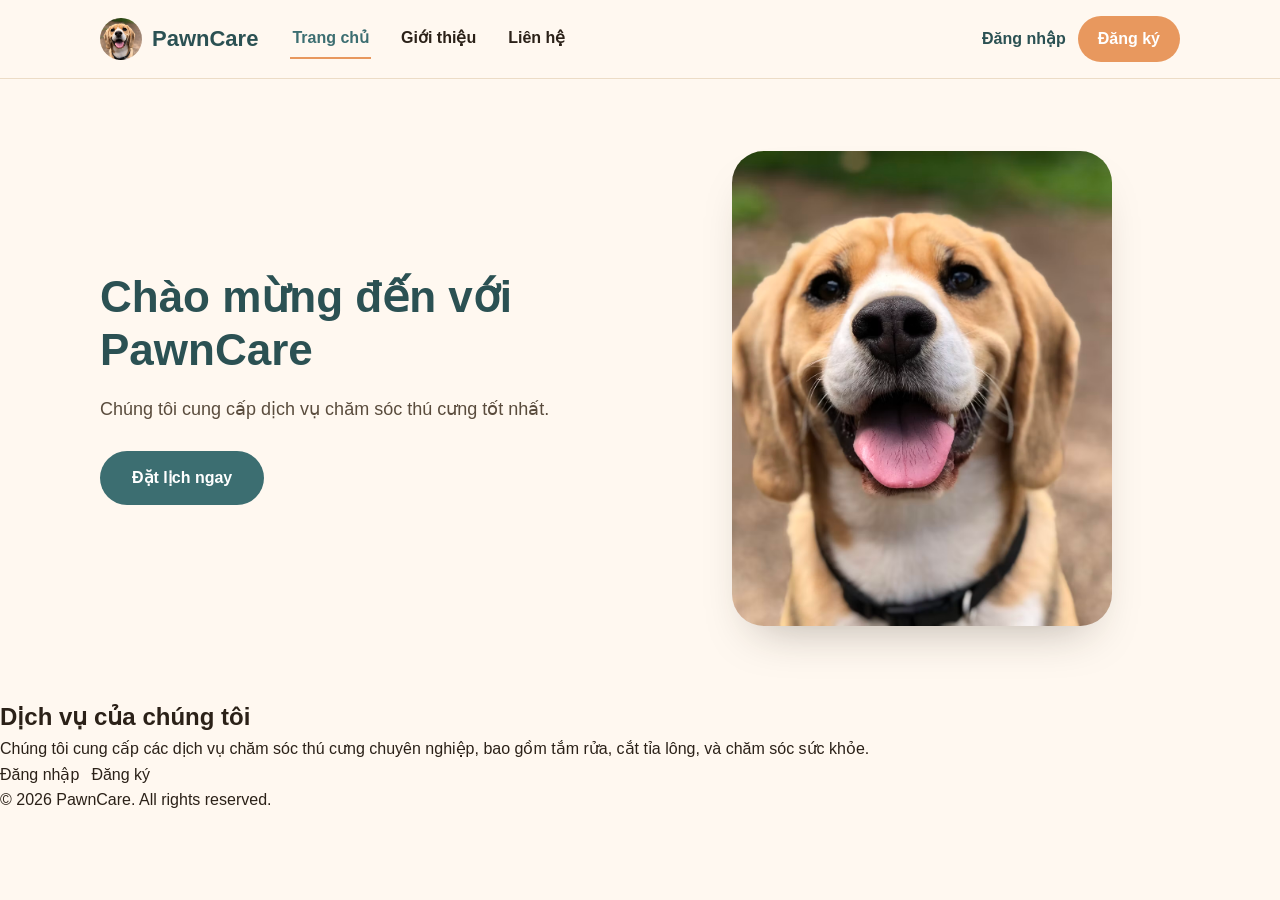
==== frontend/index.html @ 30dfcfaf "bump" ====
<!doctype html>
<html lang="vi">
  <head>
    <meta charset="UTF-8" />
    <meta name="viewport" content="width=device-width, initial-scale=1.0" />
    <link rel="stylesheet" href="./style.css" />
    <title>PawnCare - Chăm sóc thú cưng</title>
  </head>
  <body>
    <!-- ===== HEADER / NAVBAR ===== -->
    <header id="header">
      <div class="header-inner">
        <a href="./index.html" class="logo">
          <img src="./assets/img/dog.avif" alt="PawnCare" class="logo-img" />
          <span class="logo-text">PawnCare</span>
        </a>

        <nav id="menu">
          <a href="./index.html" class="link active">Trang chủ</a>
          <a href="#about" class="link">Giới thiệu</a>
          <a href="#contact" class="link">Liên hệ</a>
        </nav>

        <div class="auth">
          <a href="#" class="link btn-login">Đăng nhập</a>
          <a href="#" class="link btn-signup">Đăng ký</a>
        </div>
      </div>
    </header>
    <!-- ===== HERO ===== -->
    <section id="content">
      <div class="hero-text">
        <h1>Chào mừng đến với PawnCare</h1>
        <p>Chúng tôi cung cấp dịch vụ chăm sóc thú cưng tốt nhất.</p>
        <a href="#contact" class="btn-cta">Đặt lịch ngay</a>
      </div>
      <div class="hero-image">
        <img src="./assets/img/dog.avif" alt="Chú chó đáng yêu" />
      </div>
    </section>
    <!-- Nội dung chính -->
    <div class="content">
      <h2>Dịch vụ của chúng tôi</h2>
      <p>
        Chúng tôi cung cấp các dịch vụ chăm sóc thú cưng chuyên nghiệp, bao gồm
        tắm rửa, cắt tỉa lông, và chăm sóc sức khỏe.
      </p>
    </div>
    <!-- Tài khoản -->
    <div class="auth">
      <div class="item">
        <a href="#" class="link">Đăng nhập</a>
      </div>
      <div class="item">
        <a href="#" class="link">Đăng ký</a>
      </div>
    </div>
    <!-- Chân trang -->
    <div class="footer">
      <p>&copy; 2026 PawnCare. All rights reserved.</p>
    </div>
  </body>
</html>
---- frontend/style.css ----
/* =========================================================
   PawnCare — design tokens
   ========================================================= */
:root {
  --cream: #fff8f0;
  --card: #f7e9d8;
  --ink: #2b2118;
  --teal: #3c6e71;
  --teal-dark: #2b5153;
  --apricot: #e8985e;
  --apricot-dark: #d97f42;
  --line: #ecdcc6;

  --font-display: "Baloo 2", sans-serif;
  --font-body: "Nunito Sans", sans-serif;
}

* {
  margin: 0;
  padding: 0;
  box-sizing: border-box;
}

body {
  font-family: var(--font-body);
  color: var(--ink);
  background: var(--cream);
  line-height: 1.6;
}

a {
  text-decoration: none;
  color: inherit;
}

/* =========================================================
   HEADER / NAVBAR
   ========================================================= */
#header {
  position: sticky;
  top: 0;
  z-index: 10;
  background: var(--cream);
  border-bottom: 1px solid var(--line);
}

.header-inner {
  max-width: 1140px;
  margin: 0 auto;
  padding: 16px 30px;
  display: flex;
  align-items: center;
  gap: 32px;
}

/* logo */
.logo {
  display: flex;
  align-items: center;
  gap: 10px;
  flex-shrink: 0;
}

.logo-img {
  width: 42px;
  height: 42px;
  border-radius: 50%;
  object-fit: cover;
}

.logo-text {
  font-family: var(--font-display);
  font-size: 22px;
  font-weight: 700;
  color: var(--teal-dark);
}

/* nav menu — horizontal, not a sidebar */
#menu {
  flex: 1;
  display: flex;
  gap: 28px;
}

#menu .link {
  font-weight: 600;
  color: var(--ink);
  padding: 6px 2px;
  border-bottom: 2px solid transparent;
  transition:
    border-color 0.2s ease,
    color 0.2s ease;
}

#menu .link:hover,
#menu .link.active {
  color: var(--teal);
  border-bottom-color: var(--apricot);
}

/* login / signup buttons */
.auth {
  display: flex;
  align-items: center;
  gap: 12px;
  flex-shrink: 0;
}

.btn-login {
  font-weight: 600;
  color: var(--teal-dark);
}

.btn-login:hover {
  color: var(--teal);
}

.btn-signup {
  background: var(--apricot);
  color: #fff;
  font-weight: 700;
  padding: 10px 20px;
  border-radius: 999px;
  transition: background 0.2s ease;
}

.btn-signup:hover {
  background: var(--apricot-dark);
}

/* =========================================================
   HERO
   ========================================================= */
#content {
  max-width: 1140px;
  margin: 0 auto;
  padding: 72px 30px;
  display: flex;
  align-items: center;
  gap: 48px;
}

.hero-text {
  flex: 1;
}

.hero-text h1 {
  font-family: var(--font-display);
  font-size: 44px;
  line-height: 1.2;
  color: var(--teal-dark);
  margin-bottom: 18px;
}

.hero-text p {
  font-size: 18px;
  max-width: 460px;
  margin-bottom: 28px;
  color: #5a4c3d;
}

.btn-cta {
  display: inline-block;
  background: var(--teal);
  color: #fff;
  font-weight: 700;
  font-size: 16px;
  padding: 14px 32px;
  border-radius: 999px;
  transition:
    background 0.2s ease,
    transform 0.2s ease;
}

.btn-cta:hover {
  background: var(--teal-dark);
  transform: translateY(-2px);
}

.hero-image {
  flex: 1;
  display: flex;
  justify-content: center;
}

.hero-image img {
  width: 100%;
  max-width: 380px;
  aspect-ratio: 4 / 5;
  object-fit: cover;
  border-radius: 32px;
  background: var(--card);
  box-shadow: 0 24px 48px -24px rgba(43, 33, 24, 0.35);
}

/* =========================================================
   RESPONSIVE
   ========================================================= */
@media (max-width: 860px) {
  .header-inner {
    flex-wrap: wrap;
    gap: 16px;
  }

  #menu {
    order: 3;
    width: 100%;
    justify-content: center;
    gap: 20px;
  }

  #content {
    flex-direction: column-reverse;
    text-align: center;
    padding: 40px 24px;
  }

  .hero-text p {
    margin-left: auto;
    margin-right: auto;
  }
}

@media (max-width: 480px) {
  .auth {
    gap: 8px;
  }

  .btn-signup {
    padding: 8px 16px;
  }

  .hero-text h1 {
    font-size: 32px;
  }
}
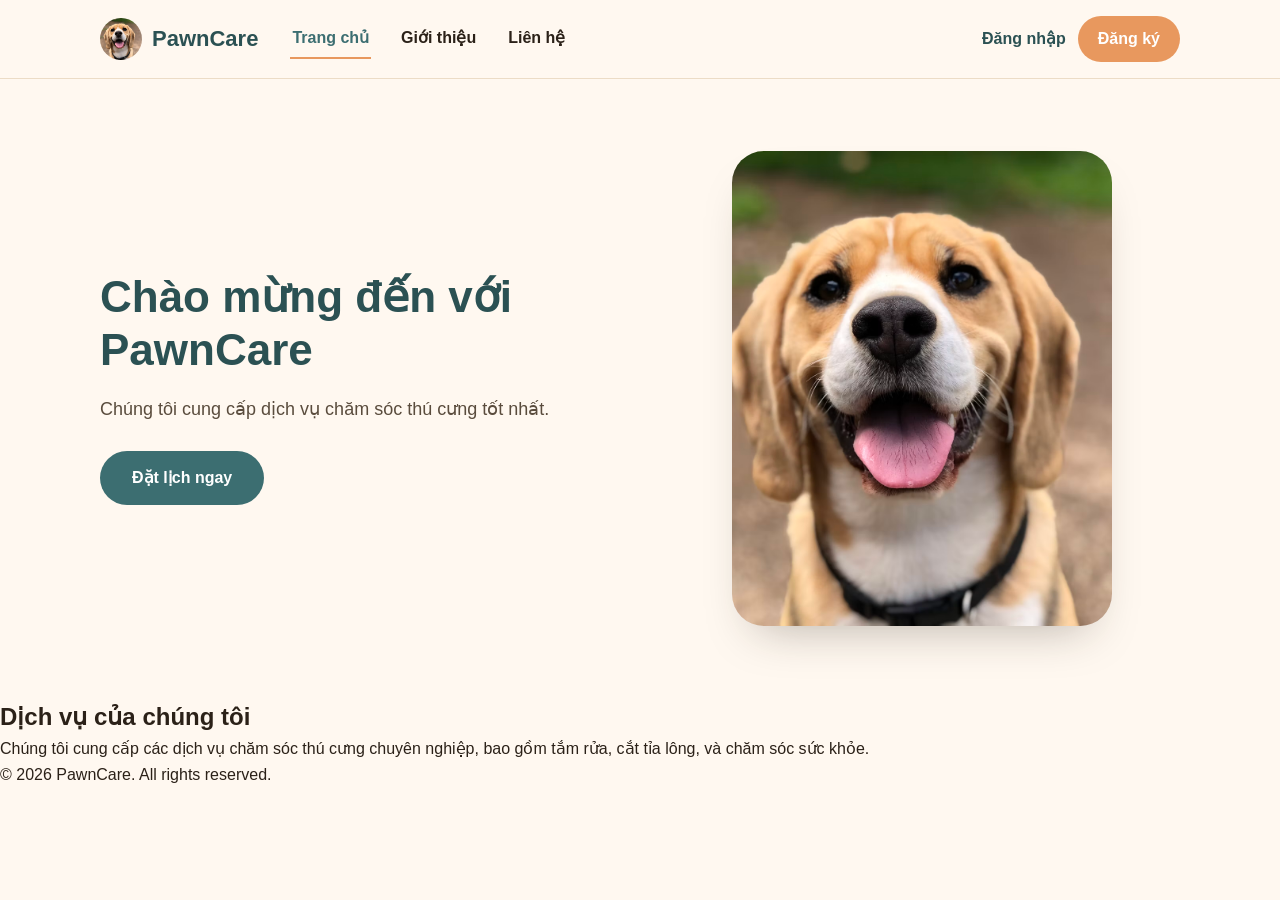
==== commit 053e5718: "bump" ====
--- a/frontend/index.html
+++ b/frontend/index.html
@@ -46,15 +46,6 @@
         tắm rửa, cắt tỉa lông, và chăm sóc sức khỏe.
       </p>
     </div>
-    <!-- Tài khoản -->
-    <div class="auth">
-      <div class="item">
-        <a href="#" class="link">Đăng nhập</a>
-      </div>
-      <div class="item">
-        <a href="#" class="link">Đăng ký</a>
-      </div>
-    </div>
     <!-- Chân trang -->
     <div class="footer">
       <p>&copy; 2026 PawnCare. All rights reserved.</p>
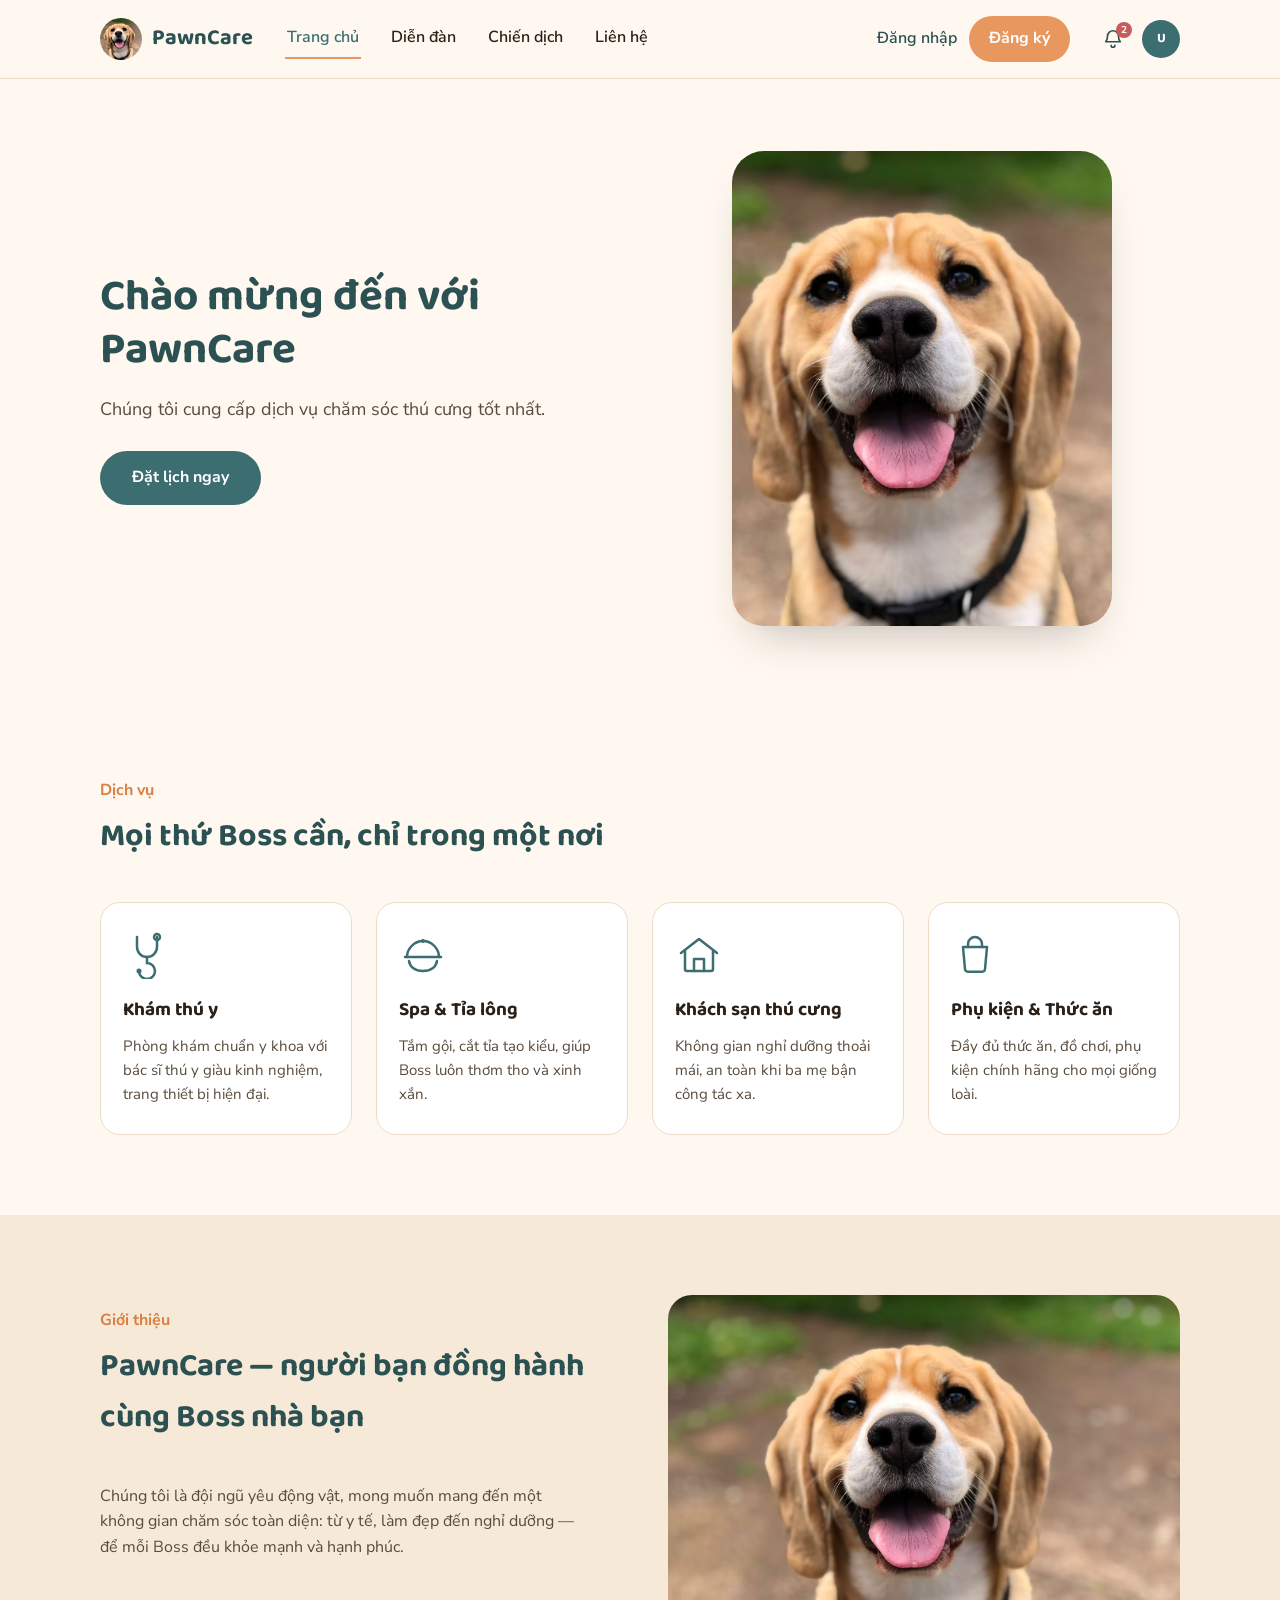
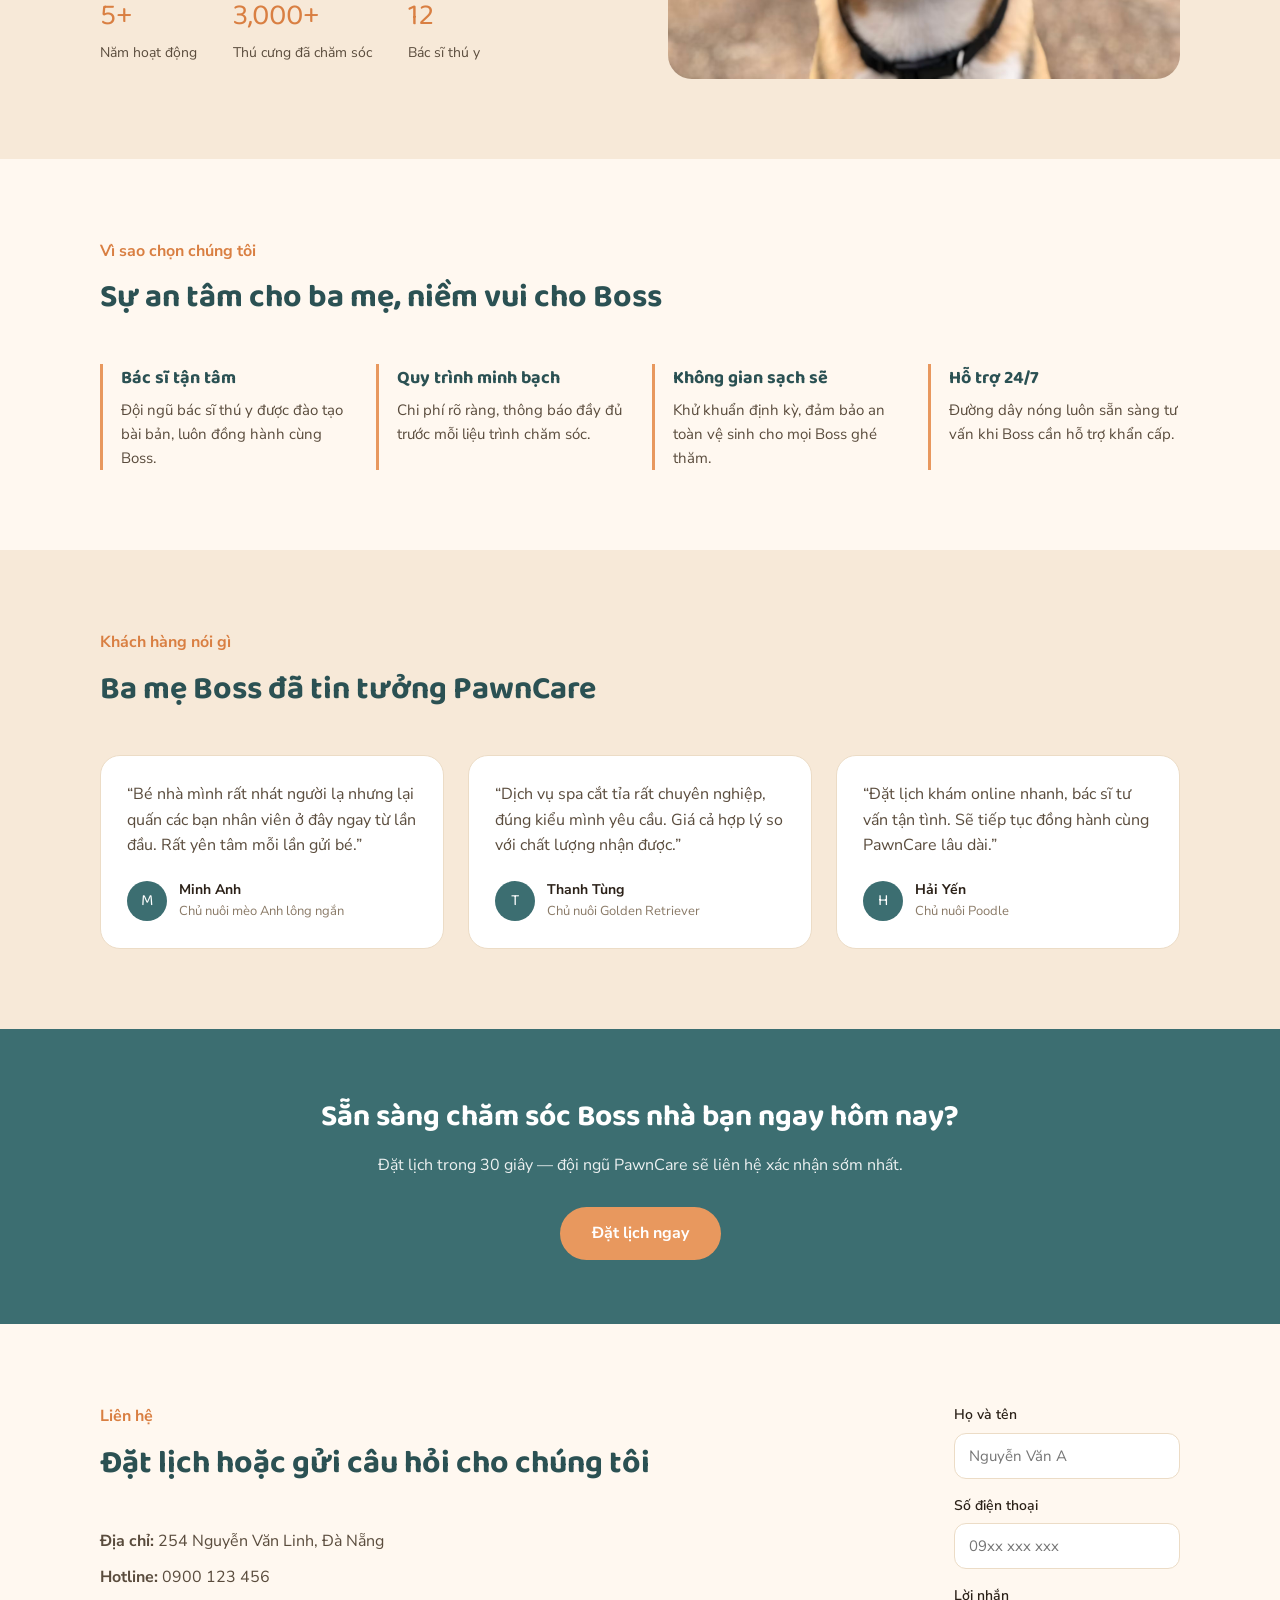
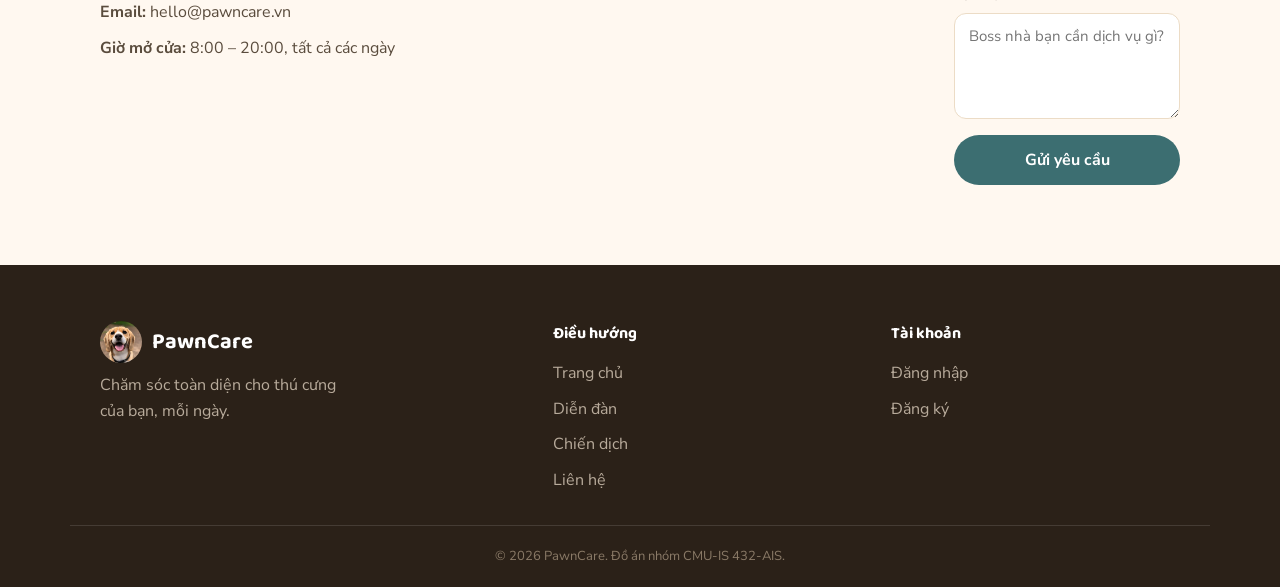
==== commit d28aebe8: "bump" ====
--- a/frontend/index.html
+++ b/frontend/index.html
@@ -3,6 +3,12 @@
   <head>
     <meta charset="UTF-8" />
     <meta name="viewport" content="width=device-width, initial-scale=1.0" />
+    <link rel="preconnect" href="https://fonts.googleapis.com" />
+    <link rel="preconnect" href="https://fonts.gstatic.com" crossorigin />
+    <link
+      href="https://fonts.googleapis.com/css2?family=Baloo+2:wght@500;600;700&family=Nunito+Sans:ital,wght@0,400;0,600;0,700;1,400&display=swap"
+      rel="stylesheet"
+    />
     <link rel="stylesheet" href="./style.css" />
     <title>PawnCare - Chăm sóc thú cưng</title>
   </head>
@@ -15,18 +21,47 @@
           <span class="logo-text">PawnCare</span>
         </a>
 
+        <button class="menu-toggle" id="menuToggle" aria-label="Mở menu" aria-expanded="false">
+          <span></span><span></span><span></span>
+        </button>
+
         <nav id="menu">
           <a href="./index.html" class="link active">Trang chủ</a>
-          <a href="#about" class="link">Giới thiệu</a>
+          <a href="./forum.html" class="link">Diễn đàn</a>
+          <a href="./campaigns.html" class="link">Chiến dịch</a>
           <a href="#contact" class="link">Liên hệ</a>
         </nav>
 
-        <div class="auth">
-          <a href="#" class="link btn-login">Đăng nhập</a>
-          <a href="#" class="link btn-signup">Đăng ký</a>
+        <!-- Hiển thị khi CHƯA đăng nhập -->
+        <div class="auth" id="authGuest">
+          <a href="./login.html" class="link btn-login">Đăng nhập</a>
+          <a href="./register.html" class="link btn-signup">Đăng ký</a>
+        </div>
+
+        <!-- Hiển thị khi ĐÃ đăng nhập (script.js điều khiển) -->
+        <div class="auth auth-user" id="authUser" hidden>
+          <a href="./notifications.html" class="icon-btn" aria-label="Thông báo">
+            <svg viewBox="0 0 24 24" fill="none" xmlns="http://www.w3.org/2000/svg" width="22" height="22">
+              <path d="M6 9a6 6 0 1 1 12 0c0 4 1.5 5.5 2 6H4c.5-.5 2-2 2-6Z" stroke="currentColor" stroke-width="1.8" stroke-linejoin="round"/>
+              <path d="M10 19a2 2 0 0 0 4 0" stroke="currentColor" stroke-width="1.8" stroke-linecap="round"/>
+            </svg>
+            <span class="badge" id="notifBadge" hidden>0</span>
+          </a>
+
+          <div class="user-menu">
+            <button class="avatar-btn" id="avatarBtn" aria-label="Tài khoản">
+              <span id="userInitial">U</span>
+            </button>
+            <div class="dropdown" id="userDropdown" hidden>
+              <p class="dropdown-name" id="userName">—</p>
+              <a href="#" class="dropdown-link">Trang cá nhân</a>
+              <a href="#" class="dropdown-link" id="logoutBtn">Đăng xuất</a>
+            </div>
+          </div>
         </div>
       </div>
     </header>
+
     <!-- ===== HERO ===== -->
     <section id="content">
       <div class="hero-text">
@@ -38,17 +73,249 @@
         <img src="./assets/img/dog.avif" alt="Chú chó đáng yêu" />
       </div>
     </section>
-    <!-- Nội dung chính -->
-    <div class="content">
-      <h2>Dịch vụ của chúng tôi</h2>
-      <p>
-        Chúng tôi cung cấp các dịch vụ chăm sóc thú cưng chuyên nghiệp, bao gồm
-        tắm rửa, cắt tỉa lông, và chăm sóc sức khỏe.
-      </p>
-    </div>
-    <!-- Chân trang -->
-    <div class="footer">
-      <p>&copy; 2026 PawnCare. All rights reserved.</p>
-    </div>
+
+    <!-- ===== DỊCH VỤ ===== -->
+    <section id="services" class="section">
+      <div class="section-inner">
+        <p class="tag">Dịch vụ</p>
+        <h2>Mọi thứ Boss cần, chỉ trong một nơi</h2>
+
+        <div class="service-grid">
+          <article class="service-card">
+            <span class="service-icon">
+              <svg viewBox="0 0 48 48" fill="none" xmlns="http://www.w3.org/2000/svg">
+                <path d="M14 6v10a10 10 0 0 0 20 0V6" stroke="currentColor" stroke-width="2.5" stroke-linecap="round"/>
+                <circle cx="34" cy="6" r="3" stroke="currentColor" stroke-width="2.5"/>
+                <path d="M24 26v6a8 8 0 1 1-8 8" stroke="currentColor" stroke-width="2.5" stroke-linecap="round"/>
+                <circle cx="16" cy="40" r="2.5" fill="currentColor"/>
+              </svg>
+            </span>
+            <h3>Khám thú y</h3>
+            <p>Phòng khám chuẩn y khoa với bác sĩ thú y giàu kinh nghiệm, trang thiết bị hiện đại.</p>
+          </article>
+
+          <article class="service-card">
+            <span class="service-icon">
+              <svg viewBox="0 0 48 48" fill="none" xmlns="http://www.w3.org/2000/svg">
+                <path d="M8 26c0-8 7-16 16-16s16 8 16 16" stroke="currentColor" stroke-width="2.5" stroke-linecap="round"/>
+                <path d="M6 26h36" stroke="currentColor" stroke-width="2.5" stroke-linecap="round"/>
+                <path d="M10 30c1 6 6 10 14 10s13-4 14-10" stroke="currentColor" stroke-width="2.5" stroke-linecap="round"/>
+                <circle cx="24" cy="10" r="2" fill="currentColor"/>
+              </svg>
+            </span>
+            <h3>Spa &amp; Tỉa lông</h3>
+            <p>Tắm gội, cắt tỉa tạo kiểu, giúp Boss luôn thơm tho và xinh xắn.</p>
+          </article>
+
+          <article class="service-card">
+            <span class="service-icon">
+              <svg viewBox="0 0 48 48" fill="none" xmlns="http://www.w3.org/2000/svg">
+                <path d="M6 22 24 8l18 14" stroke="currentColor" stroke-width="2.5" stroke-linecap="round" stroke-linejoin="round"/>
+                <path d="M10 20v18a2 2 0 0 0 2 2h24a2 2 0 0 0 2-2V20" stroke="currentColor" stroke-width="2.5" stroke-linecap="round" stroke-linejoin="round"/>
+                <path d="M19 40V28h10v12" stroke="currentColor" stroke-width="2.5" stroke-linecap="round" stroke-linejoin="round"/>
+              </svg>
+            </span>
+            <h3>Khách sạn thú cưng</h3>
+            <p>Không gian nghỉ dưỡng thoải mái, an toàn khi ba mẹ bận công tác xa.</p>
+          </article>
+
+          <article class="service-card">
+            <span class="service-icon">
+              <svg viewBox="0 0 48 48" fill="none" xmlns="http://www.w3.org/2000/svg">
+                <path d="M12 16h24l-2 22a3 3 0 0 1-3 2.7H17a3 3 0 0 1-3-2.7L12 16Z" stroke="currentColor" stroke-width="2.5" stroke-linejoin="round"/>
+                <path d="M17 16v-3a7 7 0 0 1 14 0v3" stroke="currentColor" stroke-width="2.5" stroke-linecap="round"/>
+              </svg>
+            </span>
+            <h3>Phụ kiện &amp; Thức ăn</h3>
+            <p>Đầy đủ thức ăn, đồ chơi, phụ kiện chính hãng cho mọi giống loài.</p>
+          </article>
+        </div>
+      </div>
+    </section>
+
+    <!-- ===== GIỚI THIỆU ===== -->
+    <section id="about" class="section section-alt">
+      <div class="section-inner about-inner">
+        <div class="about-text">
+          <p class="tag">Giới thiệu</p>
+          <h2>PawnCare — người bạn đồng hành cùng Boss nhà bạn</h2>
+          <p class="about-desc">
+            Chúng tôi là đội ngũ yêu động vật, mong muốn mang đến một không gian
+            chăm sóc toàn diện: từ y tế, làm đẹp đến nghỉ dưỡng — để mỗi Boss
+            đều khỏe mạnh và hạnh phúc.
+          </p>
+
+          <div class="stats">
+            <div class="stat">
+              <span class="stat-number">5+</span>
+              <span class="stat-label">Năm hoạt động</span>
+            </div>
+            <div class="stat">
+              <span class="stat-number">3,000+</span>
+              <span class="stat-label">Thú cưng đã chăm sóc</span>
+            </div>
+            <div class="stat">
+              <span class="stat-number">12</span>
+              <span class="stat-label">Bác sĩ thú y</span>
+            </div>
+          </div>
+        </div>
+
+        <div class="about-image">
+          <img src="./assets/img/dog.avif" alt="PawnCare chăm sóc thú cưng" />
+        </div>
+      </div>
+    </section>
+
+    <!-- ===== VÌ SAO CHỌN PAWNCARE ===== -->
+    <section class="section">
+      <div class="section-inner">
+        <p class="tag">Vì sao chọn chúng tôi</p>
+        <h2>Sự an tâm cho ba mẹ, niềm vui cho Boss</h2>
+
+        <div class="feature-grid">
+          <div class="feature">
+            <h3>Bác sĩ tận tâm</h3>
+            <p>Đội ngũ bác sĩ thú y được đào tạo bài bản, luôn đồng hành cùng Boss.</p>
+          </div>
+          <div class="feature">
+            <h3>Quy trình minh bạch</h3>
+            <p>Chi phí rõ ràng, thông báo đầy đủ trước mỗi liệu trình chăm sóc.</p>
+          </div>
+          <div class="feature">
+            <h3>Không gian sạch sẽ</h3>
+            <p>Khử khuẩn định kỳ, đảm bảo an toàn vệ sinh cho mọi Boss ghé thăm.</p>
+          </div>
+          <div class="feature">
+            <h3>Hỗ trợ 24/7</h3>
+            <p>Đường dây nóng luôn sẵn sàng tư vấn khi Boss cần hỗ trợ khẩn cấp.</p>
+          </div>
+        </div>
+      </div>
+    </section>
+
+    <!-- ===== ĐÁNH GIÁ KHÁCH HÀNG ===== -->
+    <section class="section section-alt">
+      <div class="section-inner">
+        <p class="tag">Khách hàng nói gì</p>
+        <h2>Ba mẹ Boss đã tin tưởng PawnCare</h2>
+
+        <div class="review-grid">
+          <article class="review-card">
+            <p class="review-text">
+              “Bé nhà mình rất nhát người lạ nhưng lại quấn các bạn nhân viên ở
+              đây ngay từ lần đầu. Rất yên tâm mỗi lần gửi bé.”
+            </p>
+            <div class="review-author">
+              <span class="avatar">M</span>
+              <div>
+                <p class="author-name">Minh Anh</p>
+                <p class="author-role">Chủ nuôi mèo Anh lông ngắn</p>
+              </div>
+            </div>
+          </article>
+
+          <article class="review-card">
+            <p class="review-text">
+              “Dịch vụ spa cắt tỉa rất chuyên nghiệp, đúng kiểu mình yêu cầu.
+              Giá cả hợp lý so với chất lượng nhận được.”
+            </p>
+            <div class="review-author">
+              <span class="avatar">T</span>
+              <div>
+                <p class="author-name">Thanh Tùng</p>
+                <p class="author-role">Chủ nuôi Golden Retriever</p>
+              </div>
+            </div>
+          </article>
+
+          <article class="review-card">
+            <p class="review-text">
+              “Đặt lịch khám online nhanh, bác sĩ tư vấn tận tình. Sẽ tiếp tục
+              đồng hành cùng PawnCare lâu dài.”
+            </p>
+            <div class="review-author">
+              <span class="avatar">H</span>
+              <div>
+                <p class="author-name">Hải Yến</p>
+                <p class="author-role">Chủ nuôi Poodle</p>
+              </div>
+            </div>
+          </article>
+        </div>
+      </div>
+    </section>
+
+    <!-- ===== CTA BANNER ===== -->
+    <section class="cta-banner">
+      <div class="section-inner cta-inner">
+        <h2>Sẵn sàng chăm sóc Boss nhà bạn ngay hôm nay?</h2>
+        <p>Đặt lịch trong 30 giây — đội ngũ PawnCare sẽ liên hệ xác nhận sớm nhất.</p>
+        <a href="#contact" class="btn-cta btn-cta-light">Đặt lịch ngay</a>
+      </div>
+    </section>
+
+    <!-- ===== LIÊN HỆ ===== -->
+    <section id="contact" class="section">
+      <div class="section-inner contact-inner">
+        <div class="contact-info">
+          <p class="tag">Liên hệ</p>
+          <h2>Đặt lịch hoặc gửi câu hỏi cho chúng tôi</h2>
+          <ul class="contact-list">
+            <li><strong>Địa chỉ:</strong> 254 Nguyễn Văn Linh, Đà Nẵng</li>
+            <li><strong>Hotline:</strong> 0900 123 456</li>
+            <li><strong>Email:</strong> hello@pawncare.vn</li>
+            <li><strong>Giờ mở cửa:</strong> 8:00 – 20:00, tất cả các ngày</li>
+          </ul>
+        </div>
+
+        <form class="form" id="contactForm">
+          <label data-field="name">
+            Họ và tên
+            <input type="text" name="name" placeholder="Nguyễn Văn A" required />
+          </label>
+          <label data-field="phone">
+            Số điện thoại
+            <input type="tel" name="phone" placeholder="09xx xxx xxx" required />
+          </label>
+          <label data-field="message">
+            Lời nhắn
+            <textarea name="message" rows="4" placeholder="Boss nhà bạn cần dịch vụ gì?"></textarea>
+          </label>
+          <p class="form-message" id="contactMessage"></p>
+          <button type="submit" class="btn-cta">Gửi yêu cầu</button>
+        </form>
+      </div>
+    </section>
+
+    <!-- ===== FOOTER ===== -->
+    <footer id="footer">
+      <div class="section-inner footer-inner">
+        <div class="footer-brand">
+          <a href="./index.html" class="logo">
+            <img src="./assets/img/dog.avif" alt="PawnCare" class="logo-img" />
+            <span class="logo-text">PawnCare</span>
+          </a>
+          <p>Chăm sóc toàn diện cho thú cưng của bạn, mỗi ngày.</p>
+        </div>
+
+        <div class="footer-links">
+          <h4>Điều hướng</h4>
+          <a href="./index.html" class="link">Trang chủ</a>
+          <a href="./forum.html" class="link">Diễn đàn</a>
+          <a href="./campaigns.html" class="link">Chiến dịch</a>
+          <a href="#contact" class="link">Liên hệ</a>
+        </div>
+
+        <div class="footer-links">
+          <h4>Tài khoản</h4>
+          <a href="./login.html" class="link">Đăng nhập</a>
+          <a href="./register.html" class="link">Đăng ký</a>
+        </div>
+      </div>
+      <p class="footer-copy">© 2026 PawnCare. Đồ án nhóm CMU-IS 432-AIS.</p>
+    </footer>
+
+    <script src="./script.js"></script>
   </body>
 </html>
--- a/frontend/style.css
+++ b/frontend/style.css
@@ -10,6 +10,8 @@
   --apricot: #e8985e;
   --apricot-dark: #d97f42;
   --line: #ecdcc6;
+  --danger: #c85c5c;
+  --success: #4c8c6b;
 
   --font-display: "Baloo 2", sans-serif;
   --font-body: "Nunito Sans", sans-serif;
@@ -31,6 +33,21 @@
 a {
   text-decoration: none;
   color: inherit;
+}
+
+img {
+  display: block;
+  max-width: 100%;
+}
+
+button {
+  font-family: inherit;
+}
+
+.section-inner {
+  max-width: 1140px;
+  margin: 0 auto;
+  padding: 0 30px;
 }
 
 /* =========================================================
@@ -39,7 +56,7 @@
 #header {
   position: sticky;
   top: 0;
-  z-index: 10;
+  z-index: 20;
   background: var(--cream);
   border-bottom: 1px solid var(--line);
 }
@@ -53,7 +70,6 @@
   gap: 32px;
 }
 
-/* logo */
 .logo {
   display: flex;
   align-items: center;
@@ -75,7 +91,7 @@
   color: var(--teal-dark);
 }
 
-/* nav menu — horizontal, not a sidebar */
+/* nav menu — ngang */
 #menu {
   flex: 1;
   display: flex;
@@ -87,9 +103,7 @@
   color: var(--ink);
   padding: 6px 2px;
   border-bottom: 2px solid transparent;
-  transition:
-    border-color 0.2s ease,
-    color 0.2s ease;
+  transition: border-color 0.2s ease, color 0.2s ease;
 }
 
 #menu .link:hover,
@@ -98,7 +112,29 @@
   border-bottom-color: var(--apricot);
 }
 
-/* login / signup buttons */
+/* nút hamburger — ẩn ở desktop */
+.menu-toggle {
+  display: none;
+  flex-direction: column;
+  justify-content: center;
+  gap: 5px;
+  width: 32px;
+  height: 32px;
+  background: none;
+  border: none;
+  cursor: pointer;
+  flex-shrink: 0;
+}
+
+.menu-toggle span {
+  display: block;
+  height: 2px;
+  background: var(--ink);
+  border-radius: 2px;
+  transition: transform 0.2s ease, opacity 0.2s ease;
+}
+
+/* login / signup (khách chưa đăng nhập) */
 .auth {
   display: flex;
   align-items: center;
@@ -128,8 +164,87 @@
   background: var(--apricot-dark);
 }
 
+/* trạng thái đã đăng nhập: chuông thông báo + avatar */
+.auth-user {
+  gap: 18px;
+}
+
+.icon-btn {
+  position: relative;
+  display: inline-flex;
+  color: var(--teal-dark);
+}
+
+.badge {
+  position: absolute;
+  top: -6px;
+  right: -8px;
+  min-width: 16px;
+  height: 16px;
+  padding: 0 4px;
+  border-radius: 999px;
+  background: var(--danger);
+  color: #fff;
+  font-size: 10px;
+  font-weight: 700;
+  display: flex;
+  align-items: center;
+  justify-content: center;
+}
+
+.user-menu {
+  position: relative;
+}
+
+.avatar-btn {
+  width: 38px;
+  height: 38px;
+  border-radius: 50%;
+  border: none;
+  background: var(--teal);
+  color: #fff;
+  font-family: var(--font-display);
+  font-weight: 700;
+  cursor: pointer;
+}
+
+.dropdown {
+  position: absolute;
+  right: 0;
+  top: 48px;
+  width: 200px;
+  background: #fff;
+  border: 1px solid var(--line);
+  border-radius: 14px;
+  box-shadow: 0 16px 32px -16px rgba(43, 33, 24, 0.35);
+  padding: 12px;
+}
+
+.dropdown-name {
+  font-weight: 700;
+  padding: 6px 10px 10px;
+  border-bottom: 1px solid var(--line);
+  margin-bottom: 6px;
+}
+
+.dropdown-link {
+  display: block;
+  padding: 8px 10px;
+  border-radius: 8px;
+  font-weight: 600;
+  color: var(--ink);
+}
+
+.dropdown-link:hover {
+  background: var(--card);
+}
+
+#logoutBtn {
+  color: var(--danger);
+}
+
 /* =========================================================
-   HERO
+   HERO (trang chủ)
    ========================================================= */
 #content {
   max-width: 1140px;
@@ -167,14 +282,25 @@
   font-size: 16px;
   padding: 14px 32px;
   border-radius: 999px;
-  transition:
-    background 0.2s ease,
-    transform 0.2s ease;
+  border: none;
+  cursor: pointer;
+  transition: background 0.2s ease, transform 0.2s ease;
 }
 
 .btn-cta:hover {
   background: var(--teal-dark);
   transform: translateY(-2px);
+}
+
+.btn-cta-outline {
+  background: transparent;
+  border: 2px solid var(--teal);
+  color: var(--teal);
+}
+
+.btn-cta-outline:hover {
+  background: var(--teal);
+  color: #fff;
 }
 
 .hero-image {
@@ -194,19 +320,765 @@
 }
 
 /* =========================================================
+   SECTION — khung dùng chung
+   ========================================================= */
+.section {
+  padding: 80px 0;
+}
+
+.section-alt {
+  background: var(--card);
+}
+
+.tag {
+  display: inline-block;
+  font-weight: 700;
+  color: var(--apricot-dark);
+  margin-bottom: 8px;
+}
+
+.section h2 {
+  font-family: var(--font-display);
+  font-size: 32px;
+  color: var(--teal-dark);
+  max-width: 640px;
+  margin-bottom: 40px;
+}
+
+/* dịch vụ */
+.service-grid {
+  display: grid;
+  grid-template-columns: repeat(4, 1fr);
+  gap: 24px;
+}
+
+.service-card {
+  background: #fff;
+  border: 1px solid var(--line);
+  border-radius: 20px;
+  padding: 28px 22px;
+}
+
+.service-icon {
+  display: inline-flex;
+  width: 48px;
+  height: 48px;
+  color: var(--teal);
+  margin-bottom: 16px;
+}
+
+.service-icon svg {
+  width: 100%;
+  height: 100%;
+}
+
+.service-card h3 {
+  font-family: var(--font-display);
+  font-size: 19px;
+  margin-bottom: 8px;
+}
+
+.service-card p {
+  font-size: 15px;
+  color: #5a4c3d;
+}
+
+/* giới thiệu */
+.about-inner {
+  display: flex;
+  align-items: center;
+  gap: 56px;
+}
+
+.about-text,
+.about-image {
+  flex: 1;
+}
+
+.about-desc {
+  color: #5a4c3d;
+  max-width: 480px;
+  margin-bottom: 32px;
+}
+
+.stats {
+  display: flex;
+  gap: 36px;
+}
+
+.stat-number {
+  display: block;
+  font-family: var(--font-display);
+  font-size: 30px;
+  color: var(--apricot-dark);
+}
+
+.stat-label {
+  font-size: 14px;
+  color: #5a4c3d;
+}
+
+.about-image img {
+  width: 100%;
+  border-radius: 24px;
+  object-fit: cover;
+  aspect-ratio: 4 / 3;
+}
+
+/* vì sao chọn */
+.feature-grid {
+  display: grid;
+  grid-template-columns: repeat(4, 1fr);
+  gap: 24px;
+}
+
+.feature {
+  border-left: 3px solid var(--apricot);
+  padding-left: 18px;
+}
+
+.feature h3 {
+  font-family: var(--font-display);
+  font-size: 18px;
+  margin-bottom: 6px;
+  color: var(--teal-dark);
+}
+
+.feature p {
+  font-size: 15px;
+  color: #5a4c3d;
+}
+
+/* đánh giá */
+.review-grid {
+  display: grid;
+  grid-template-columns: repeat(3, 1fr);
+  gap: 24px;
+}
+
+.review-card {
+  background: #fff;
+  border-radius: 20px;
+  padding: 26px;
+  border: 1px solid var(--line);
+}
+
+.review-text {
+  color: #5a4c3d;
+  margin-bottom: 20px;
+}
+
+.review-author {
+  display: flex;
+  align-items: center;
+  gap: 12px;
+}
+
+.avatar {
+  width: 40px;
+  height: 40px;
+  border-radius: 50%;
+  background: var(--teal);
+  color: #fff;
+  font-family: var(--font-display);
+  display: flex;
+  align-items: center;
+  justify-content: center;
+  flex-shrink: 0;
+}
+
+.author-name {
+  font-weight: 700;
+  font-size: 14px;
+}
+
+.author-role {
+  font-size: 13px;
+  color: #8a7a67;
+}
+
+/* cta banner */
+.cta-banner {
+  background: var(--teal);
+  color: #fff;
+}
+
+.cta-inner {
+  text-align: center;
+  padding: 64px 30px;
+}
+
+.cta-banner h2 {
+  font-family: var(--font-display);
+  font-size: 30px;
+  margin-bottom: 12px;
+}
+
+.cta-banner p {
+  margin-bottom: 28px;
+  opacity: 0.9;
+}
+
+.btn-cta-light {
+  background: var(--apricot);
+}
+
+.btn-cta-light:hover {
+  background: var(--apricot-dark);
+}
+
+/* liên hệ */
+.contact-inner {
+  display: flex;
+  gap: 56px;
+}
+
+.contact-info,
+.contact-form {
+  flex: 1;
+}
+
+.contact-list {
+  list-style: none;
+  color: #5a4c3d;
+}
+
+.contact-list li {
+  margin-bottom: 10px;
+}
+
+/* =========================================================
+   FORM DÙNG CHUNG (login / register / contact / campaign modal)
+   ========================================================= */
+.form {
+  display: flex;
+  flex-direction: column;
+  gap: 16px;
+}
+
+.form label {
+  display: flex;
+  flex-direction: column;
+  gap: 6px;
+  font-weight: 600;
+  font-size: 14px;
+}
+
+.form input,
+.form textarea,
+.form select {
+  font-family: var(--font-body);
+  font-size: 15px;
+  padding: 12px 14px;
+  border-radius: 12px;
+  border: 1px solid var(--line);
+  background: #fff;
+  resize: vertical;
+}
+
+.form input:focus,
+.form textarea:focus,
+.form select:focus {
+  outline: 2px solid var(--teal);
+  outline-offset: 1px;
+}
+
+.field-error {
+  color: var(--danger);
+  font-size: 13px;
+  font-weight: 600;
+  display: none;
+}
+
+.form .invalid .field-error {
+  display: block;
+}
+
+.form .invalid input,
+.form .invalid textarea {
+  border-color: var(--danger);
+}
+
+.checkbox-row {
+  display: flex;
+  align-items: center;
+  gap: 8px;
+  font-weight: 500;
+  font-size: 14px;
+}
+
+.checkbox-row input {
+  width: auto;
+}
+
+.form-message {
+  padding: 12px 14px;
+  border-radius: 10px;
+  font-size: 14px;
+  font-weight: 600;
+  display: none;
+}
+
+.form-message.show {
+  display: block;
+}
+
+.form-message.success {
+  background: rgba(76, 140, 107, 0.12);
+  color: var(--success);
+}
+
+.form-message.error {
+  background: rgba(200, 92, 92, 0.12);
+  color: var(--danger);
+}
+
+/* =========================================================
+   TRANG XÁC THỰC (login.html / register.html)
+   ========================================================= */
+.auth-page {
+  min-height: calc(100vh - 74px);
+  display: flex;
+  align-items: center;
+  justify-content: center;
+  padding: 48px 24px;
+}
+
+.auth-card {
+  width: 100%;
+  max-width: 420px;
+  background: #fff;
+  border: 1px solid var(--line);
+  border-radius: 24px;
+  padding: 40px 36px;
+  box-shadow: 0 24px 48px -32px rgba(43, 33, 24, 0.3);
+}
+
+.auth-card h1 {
+  font-family: var(--font-display);
+  font-size: 26px;
+  color: var(--teal-dark);
+  margin-bottom: 6px;
+}
+
+.auth-card .auth-sub {
+  color: #8a7a67;
+  font-size: 14px;
+  margin-bottom: 24px;
+}
+
+.auth-card .form {
+  margin-bottom: 18px;
+}
+
+.auth-switch {
+  text-align: center;
+  font-size: 14px;
+  color: #5a4c3d;
+}
+
+.auth-switch a {
+  color: var(--teal);
+  font-weight: 700;
+}
+
+/* =========================================================
+   DIỄN ĐÀN (forum.html)
+   ========================================================= */
+.forum-layout {
+  display: flex;
+  flex-direction: column;
+  gap: 24px;
+  max-width: 720px;
+  margin: 0 auto;
+}
+
+.composer {
+  background: #fff;
+  border: 1px solid var(--line);
+  border-radius: 20px;
+  padding: 20px;
+}
+
+.composer textarea {
+  width: 100%;
+  border: 1px solid var(--line);
+  border-radius: 12px;
+  padding: 12px 14px;
+  font-family: var(--font-body);
+  font-size: 15px;
+  resize: vertical;
+  margin-bottom: 12px;
+}
+
+.composer-footer {
+  display: flex;
+  justify-content: flex-end;
+}
+
+.composer-locked {
+  text-align: center;
+  padding: 18px;
+  background: var(--card);
+  border-radius: 16px;
+  font-weight: 600;
+  color: var(--teal-dark);
+}
+
+.composer-locked a {
+  color: var(--apricot-dark);
+  text-decoration: underline;
+}
+
+.post-card {
+  background: #fff;
+  border: 1px solid var(--line);
+  border-radius: 20px;
+  padding: 22px;
+}
+
+.post-head {
+  display: flex;
+  align-items: center;
+  gap: 12px;
+  margin-bottom: 12px;
+}
+
+.post-author {
+  font-weight: 700;
+  font-size: 15px;
+}
+
+.post-time {
+  font-size: 13px;
+  color: #8a7a67;
+}
+
+.post-body {
+  color: #40332a;
+  margin-bottom: 14px;
+}
+
+.post-actions {
+  display: flex;
+  gap: 18px;
+  border-top: 1px solid var(--line);
+  padding-top: 12px;
+}
+
+.post-action {
+  display: inline-flex;
+  align-items: center;
+  gap: 6px;
+  background: none;
+  border: none;
+  cursor: pointer;
+  font-weight: 600;
+  color: #8a7a67;
+  font-size: 14px;
+}
+
+.post-action:hover {
+  color: var(--teal);
+}
+
+.post-action.liked {
+  color: var(--apricot-dark);
+}
+
+/* =========================================================
+   THÔNG BÁO (notifications.html)
+   ========================================================= */
+.notif-toolbar {
+  display: flex;
+  justify-content: space-between;
+  align-items: center;
+  max-width: 720px;
+  margin: 0 auto 20px;
+}
+
+.notif-toolbar .btn-text {
+  background: none;
+  border: none;
+  color: var(--teal);
+  font-weight: 700;
+  cursor: pointer;
+}
+
+.notif-list {
+  max-width: 720px;
+  margin: 0 auto;
+  display: flex;
+  flex-direction: column;
+  gap: 12px;
+}
+
+.notif-item {
+  display: flex;
+  gap: 14px;
+  align-items: flex-start;
+  background: #fff;
+  border: 1px solid var(--line);
+  border-radius: 16px;
+  padding: 16px 18px;
+  cursor: pointer;
+}
+
+.notif-item.unread {
+  background: #fff6ec;
+  border-color: var(--apricot);
+}
+
+.notif-dot {
+  width: 10px;
+  height: 10px;
+  border-radius: 50%;
+  background: var(--apricot);
+  margin-top: 6px;
+  flex-shrink: 0;
+}
+
+.notif-item.read .notif-dot {
+  visibility: hidden;
+}
+
+.notif-icon {
+  width: 40px;
+  height: 40px;
+  border-radius: 50%;
+  background: var(--card);
+  display: flex;
+  align-items: center;
+  justify-content: center;
+  flex-shrink: 0;
+  font-size: 18px;
+}
+
+.notif-title {
+  font-weight: 700;
+  margin-bottom: 2px;
+}
+
+.notif-desc {
+  color: #5a4c3d;
+  font-size: 14px;
+  margin-bottom: 4px;
+}
+
+.notif-time {
+  font-size: 12px;
+  color: #8a7a67;
+}
+
+.empty-state {
+  text-align: center;
+  padding: 48px 20px;
+  color: #8a7a67;
+  max-width: 720px;
+  margin: 0 auto;
+}
+
+/* =========================================================
+   CHIẾN DỊCH (campaigns.html)
+   ========================================================= */
+.campaign-grid {
+  display: grid;
+  grid-template-columns: repeat(3, 1fr);
+  gap: 24px;
+}
+
+.campaign-card {
+  background: #fff;
+  border: 1px solid var(--line);
+  border-radius: 20px;
+  overflow: hidden;
+  display: flex;
+  flex-direction: column;
+}
+
+.campaign-banner {
+  height: 120px;
+  display: flex;
+  align-items: center;
+  justify-content: center;
+  font-size: 36px;
+}
+
+.campaign-body {
+  padding: 20px;
+  display: flex;
+  flex-direction: column;
+  gap: 8px;
+  flex: 1;
+}
+
+.campaign-date {
+  font-size: 13px;
+  font-weight: 700;
+  color: var(--apricot-dark);
+}
+
+.campaign-body h3 {
+  font-family: var(--font-display);
+  font-size: 18px;
+}
+
+.campaign-body p {
+  font-size: 14px;
+  color: #5a4c3d;
+  flex: 1;
+}
+
+.btn-register {
+  margin-top: 8px;
+  background: var(--teal);
+  color: #fff;
+  border: none;
+  border-radius: 999px;
+  padding: 10px 0;
+  font-weight: 700;
+  cursor: pointer;
+  transition: background 0.2s ease;
+}
+
+.btn-register:hover {
+  background: var(--teal-dark);
+}
+
+.btn-register.registered {
+  background: var(--success);
+  cursor: default;
+}
+
+/* modal */
+.modal-overlay {
+  position: fixed;
+  inset: 0;
+  background: rgba(43, 33, 24, 0.5);
+  display: flex;
+  align-items: center;
+  justify-content: center;
+  padding: 20px;
+  z-index: 50;
+}
+
+.modal-overlay[hidden] {
+  display: none;
+}
+
+.modal-card {
+  width: 100%;
+  max-width: 420px;
+  background: #fff;
+  border-radius: 20px;
+  padding: 28px;
+  position: relative;
+}
+
+.modal-close {
+  position: absolute;
+  top: 16px;
+  right: 16px;
+  background: none;
+  border: none;
+  font-size: 20px;
+  cursor: pointer;
+  color: #8a7a67;
+}
+
+.modal-card h3 {
+  font-family: var(--font-display);
+  font-size: 20px;
+  color: var(--teal-dark);
+  margin-bottom: 16px;
+}
+
+/* =========================================================
+   FOOTER
+   ========================================================= */
+#footer {
+  background: var(--ink);
+  color: #efe6da;
+  padding-top: 56px;
+}
+
+.footer-inner {
+  display: flex;
+  gap: 48px;
+  padding-bottom: 32px;
+  border-bottom: 1px solid rgba(255, 255, 255, 0.12);
+}
+
+.footer-brand {
+  flex: 1.4;
+}
+
+.footer-brand p {
+  margin-top: 10px;
+  color: #b8ab9b;
+  max-width: 260px;
+}
+
+#footer .logo-text {
+  color: #fff;
+}
+
+.footer-links {
+  flex: 1;
+  display: flex;
+  flex-direction: column;
+  gap: 10px;
+}
+
+.footer-links h4 {
+  font-family: var(--font-display);
+  color: #fff;
+  margin-bottom: 4px;
+}
+
+.footer-links .link {
+  color: #b8ab9b;
+}
+
+.footer-links .link:hover {
+  color: var(--apricot);
+}
+
+.footer-copy {
+  text-align: center;
+  font-size: 13px;
+  color: #8a7a67;
+  padding: 20px 0;
+}
+
+/* =========================================================
    RESPONSIVE
    ========================================================= */
 @media (max-width: 860px) {
-  .header-inner {
-    flex-wrap: wrap;
-    gap: 16px;
+  .menu-toggle {
+    display: flex;
+    order: 2;
   }
 
   #menu {
+    order: 4;
+    flex-basis: 100%;
+    flex-direction: column;
+    gap: 4px;
+    max-height: 0;
+    overflow: hidden;
+    transition: max-height 0.25s ease;
+  }
+
+  #menu.open {
+    max-height: 300px;
+    padding-top: 8px;
+  }
+
+  .auth,
+  .auth-user {
     order: 3;
-    width: 100%;
-    justify-content: center;
-    gap: 20px;
+    margin-left: auto;
   }
 
   #content {
@@ -219,13 +1091,31 @@
     margin-left: auto;
     margin-right: auto;
   }
+
+  .service-grid,
+  .feature-grid,
+  .review-grid,
+  .campaign-grid {
+    grid-template-columns: repeat(2, 1fr);
+  }
+
+  .about-inner,
+  .contact-inner {
+    flex-direction: column;
+  }
+
+  .stats {
+    justify-content: center;
+    text-align: center;
+  }
+
+  .footer-inner {
+    flex-direction: column;
+    gap: 32px;
+  }
 }
 
 @media (max-width: 480px) {
-  .auth {
-    gap: 8px;
-  }
-
   .btn-signup {
     padding: 8px 16px;
   }
@@ -233,4 +1123,24 @@
   .hero-text h1 {
     font-size: 32px;
   }
-}
+
+  .service-grid,
+  .feature-grid,
+  .review-grid,
+  .campaign-grid {
+    grid-template-columns: 1fr;
+  }
+
+  .stats {
+    flex-direction: column;
+    gap: 16px;
+  }
+
+  .section h2 {
+    font-size: 26px;
+  }
+
+  .auth-card {
+    padding: 28px 22px;
+  }
+}
